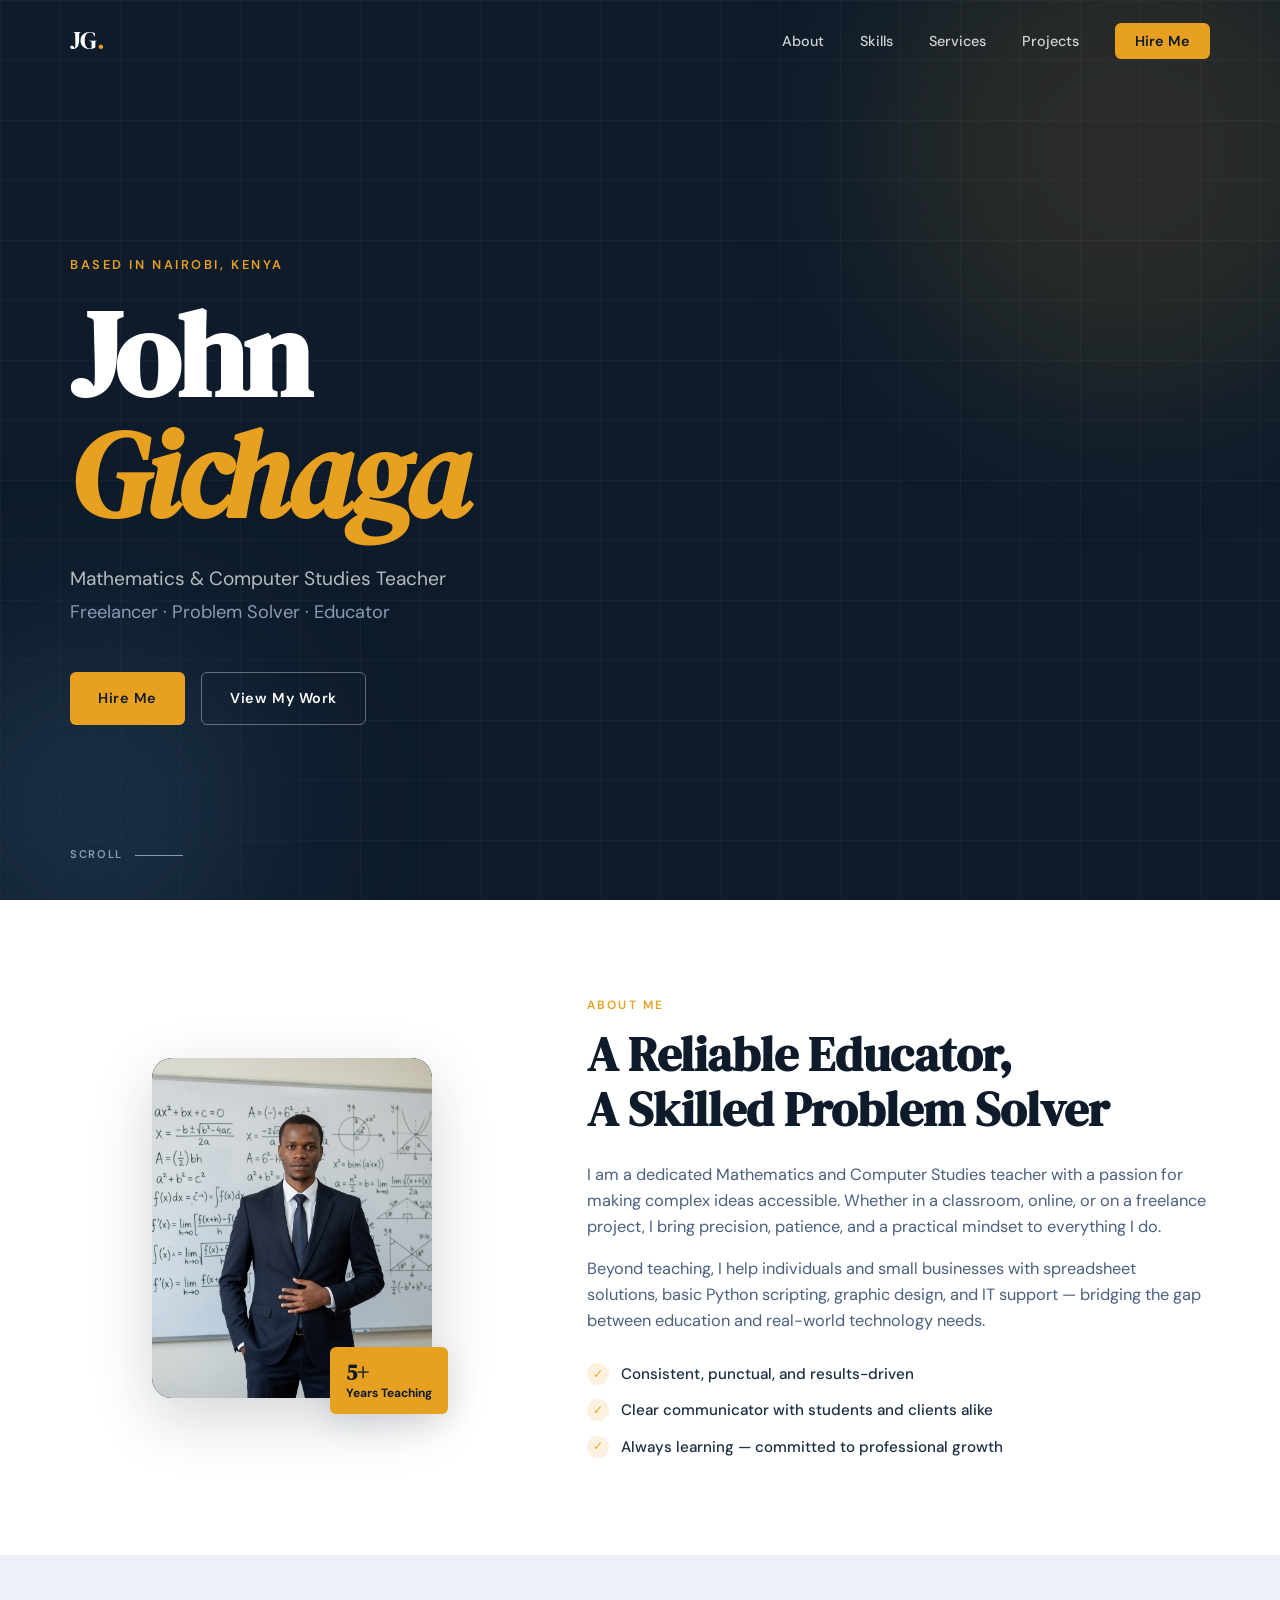
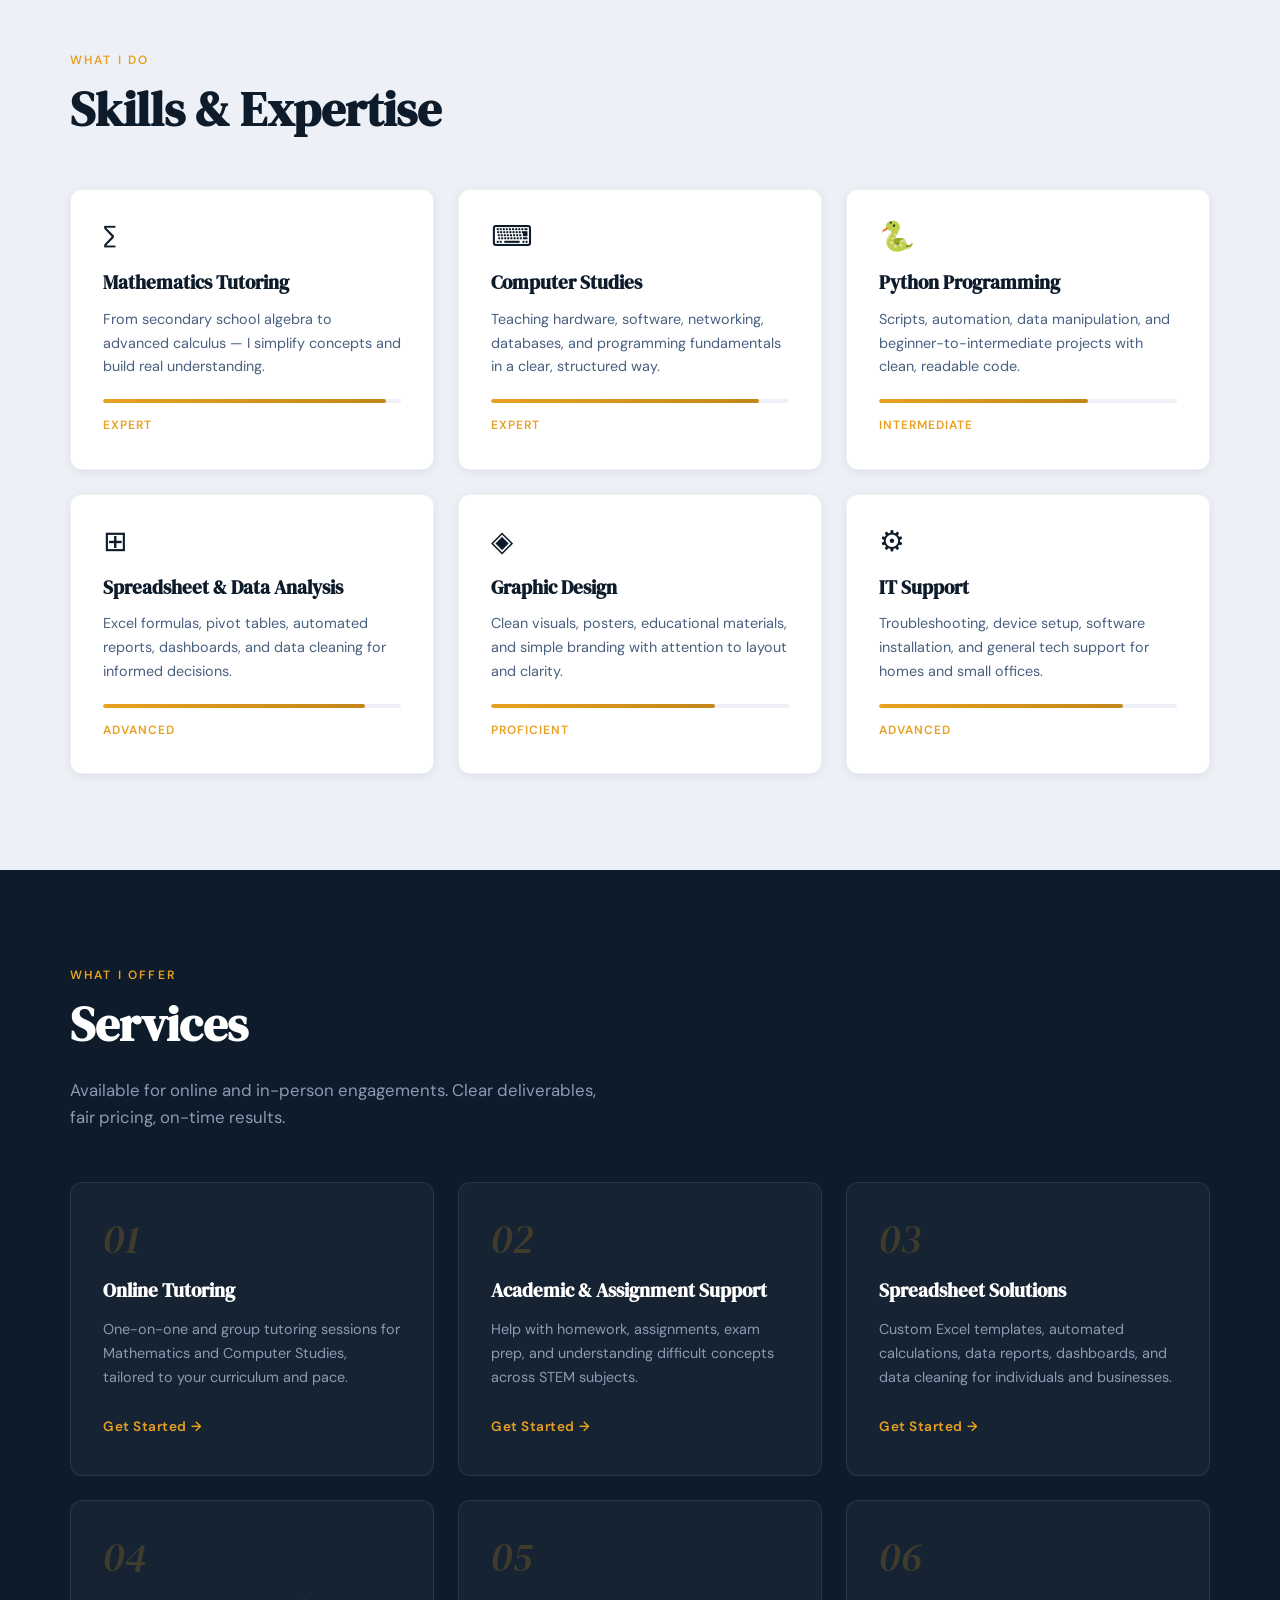
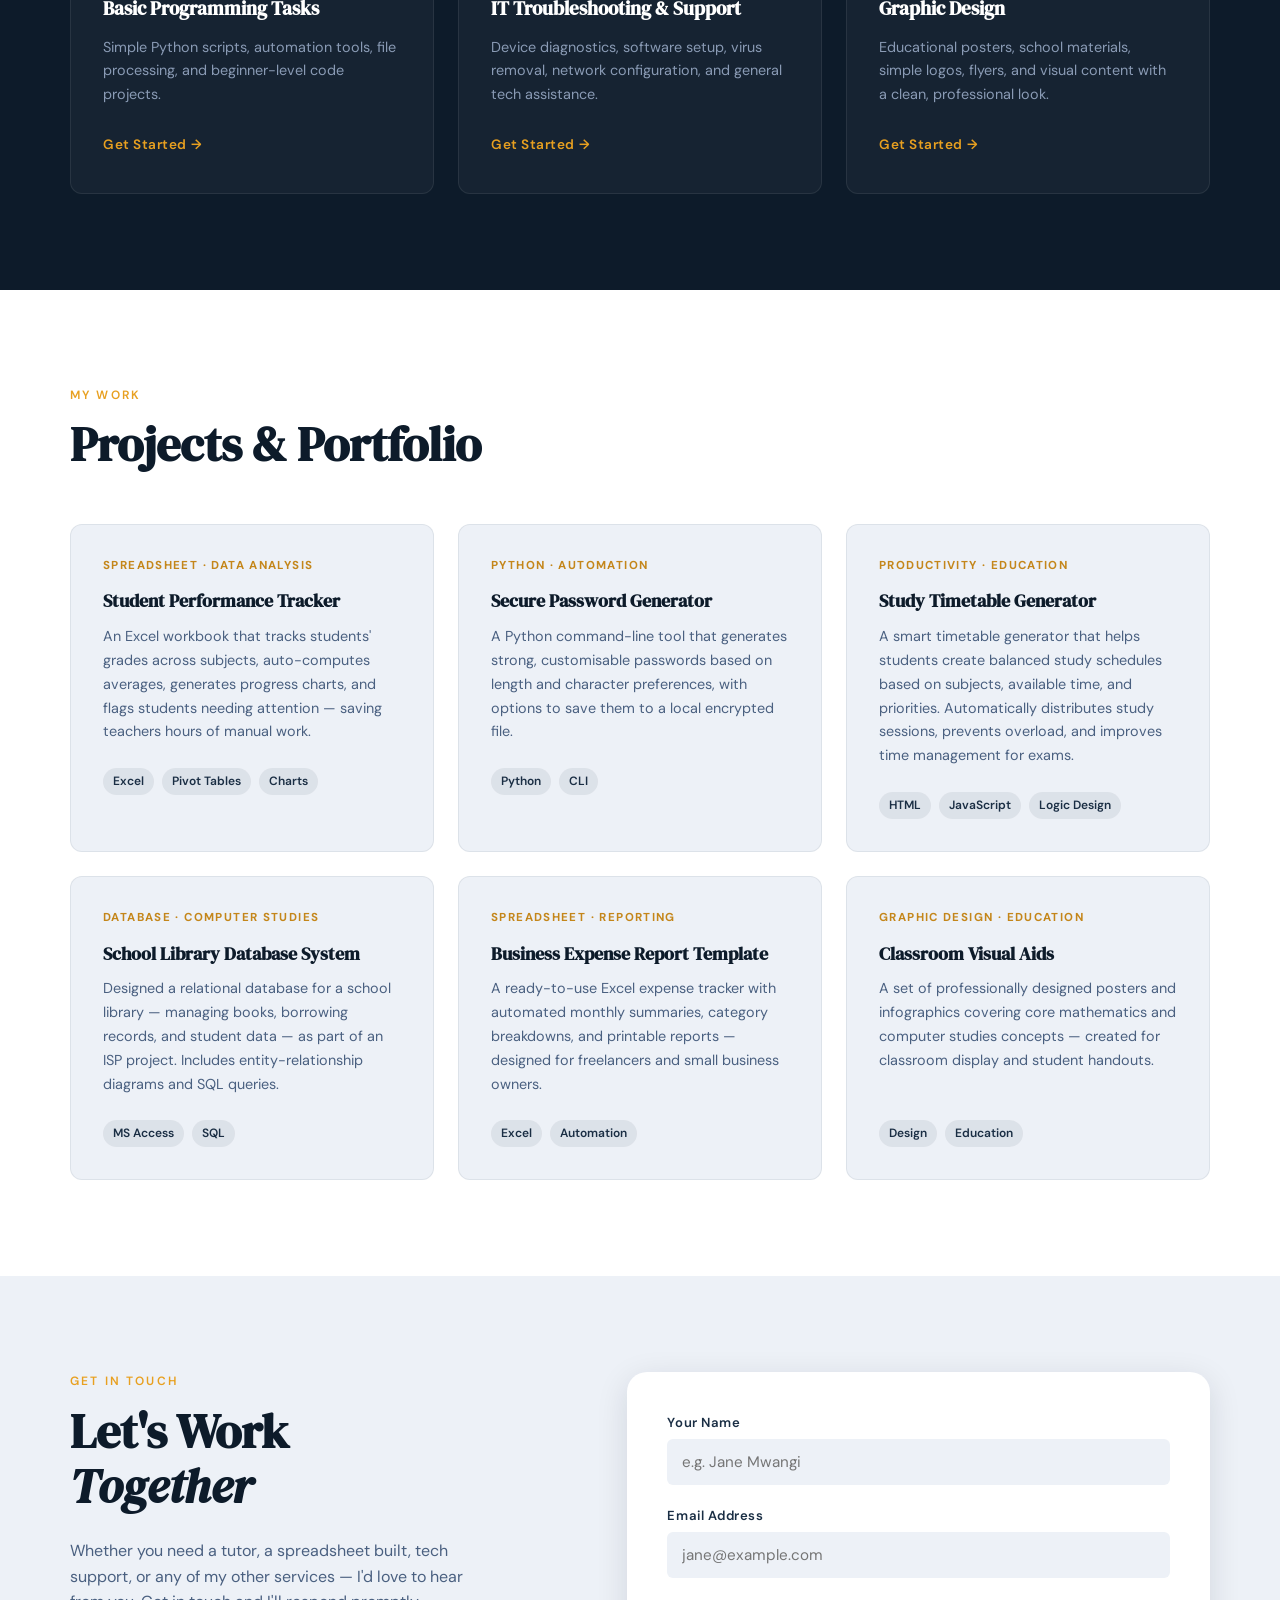
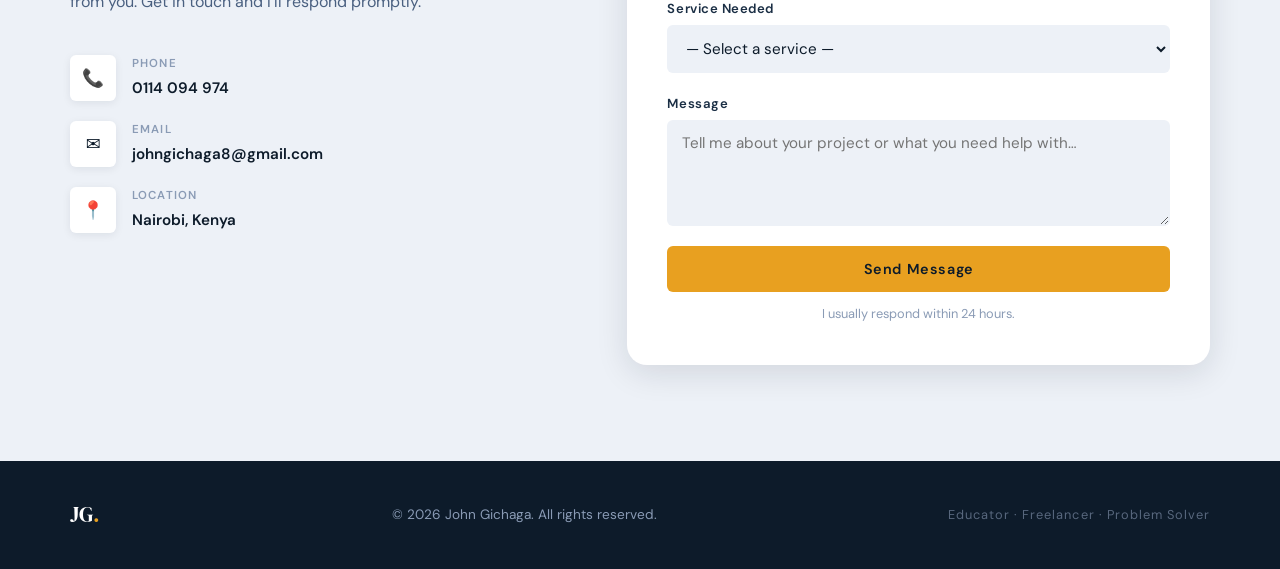
==== index.html @ 57db71b6 "Add files via upload" ====
<!DOCTYPE html>
<html lang="en">
<head>
  <meta charset="UTF-8" />
  <meta name="viewport" content="width=device-width, initial-scale=1.0" />
  <title>John Gichaga | Educator & Freelancer</title>

  <!-- ✅ FAVICON — JG icon shown in browser tab -->
  <link rel="icon" type="image/svg+xml" href="favicon.svg" />

  <link rel="preconnect" href="https://fonts.googleapis.com" />
  <link rel="preconnect" href="https://fonts.gstatic.com" crossorigin />
  <link href="https://fonts.googleapis.com/css2?family=DM+Serif+Display:ital@0;1&family=DM+Sans:ital,opsz,wght@0,9..40,300;0,9..40,400;0,9..40,500;0,9..40,600;1,9..40,300&display=swap" rel="stylesheet" />
  <link rel="stylesheet" href="style.css" />
</head>
<body>

  <!-- ============================================================
       NAVIGATION
  ============================================================ -->
  <nav class="nav" id="nav">
    <div class="nav__inner">
      <a href="#hero" class="nav__logo">JG<span class="nav__dot">.</span></a>
      <button class="nav__toggle" id="navToggle" aria-label="Toggle menu">
        <span></span><span></span><span></span>
      </button>
      <ul class="nav__links" id="navLinks">
        <li><a href="#about">About</a></li>
        <li><a href="#skills">Skills</a></li>
        <li><a href="#services">Services</a></li>
        <li><a href="#projects">Projects</a></li>
        <li><a href="#contact" class="nav__cta">Hire Me</a></li>
      </ul>
    </div>
  </nav>

  <!-- ============================================================
       HERO SECTION
  ============================================================ -->
  <section class="hero" id="hero">
    <div class="hero__bg">
      <div class="hero__grid"></div>
      <div class="hero__orb hero__orb--1"></div>
      <div class="hero__orb hero__orb--2"></div>
    </div>
    <div class="hero__content">
      <p class="hero__eyebrow reveal">Based in Nairobi, Kenya</p>
      <h1 class="hero__name reveal">John<br /><em>Gichaga</em></h1>
      <p class="hero__tagline reveal">
        Mathematics &amp; Computer Studies Teacher<br />
        <span>Freelancer · Problem Solver · Educator</span>
      </p>
      <div class="hero__actions reveal">
        <a href="#contact" class="btn btn--primary">Hire Me</a>
        <a href="#projects" class="btn btn--ghost">View My Work</a>
      </div>
    </div>
    <div class="hero__scroll">
      <span>Scroll</span>
      <div class="hero__scroll-line"></div>
    </div>
  </section>

  <!-- ============================================================
       ABOUT SECTION
  ============================================================ -->
  <section class="section about" id="about">
    <div class="container">
      <div class="about__grid">

        <!-- Left: photo with decorative frame -->
        <div class="about__visual reveal">
          <div class="about__frame">
            <div class="about__avatar">
              <img
                src="WhatsApp Image 2026-04-20 at 14.35.39.jpeg"
                alt="John Gichaga — Mathematics &amp; Computer Studies Teacher"
                class="about__photo"
              />
            </div>
            <div class="about__badge">
              <span>5+</span> Years Teaching
            </div>
          </div>
        </div>

        <!-- Right: bio text -->
        <div class="about__text">
          <p class="section__label reveal">About Me</p>
          <h2 class="section__title reveal">
            A Reliable Educator,<br />A Skilled Problem Solver
          </h2>
          <p class="about__bio reveal">
            I am a dedicated Mathematics and Computer Studies teacher with a passion
            for making complex ideas accessible. Whether in a classroom, online, or on
            a freelance project, I bring precision, patience, and a practical mindset
            to everything I do.
          </p>
          <p class="about__bio reveal">
            Beyond teaching, I help individuals and small businesses with spreadsheet
            solutions, basic Python scripting, graphic design, and IT support — bridging
            the gap between education and real-world technology needs.
          </p>
          <ul class="about__highlights reveal">
            <li>
              <div class="about__highlight-icon">✓</div>
              Consistent, punctual, and results-driven
            </li>
            <li>
              <div class="about__highlight-icon">✓</div>
              Clear communicator with students and clients alike
            </li>
            <li>
              <div class="about__highlight-icon">✓</div>
              Always learning — committed to professional growth
            </li>
          </ul>
        </div>
      </div>
    </div>
  </section>

  <!-- ============================================================
       SKILLS SECTION
  ============================================================ -->
  <section class="section skills" id="skills">
    <div class="container">
      <p class="section__label reveal">What I Do</p>
      <h2 class="section__title reveal">Skills &amp; Expertise</h2>
      <div class="skills__grid">

        <div class="skill-card reveal">
          <div class="skill-card__icon">∑</div>
          <h3>Mathematics Tutoring</h3>
          <p>From secondary school algebra to advanced calculus — I simplify concepts and build real understanding.</p>
          <div class="skill-card__bar"><div class="skill-card__fill" style="--pct: 95%"></div></div>
          <span class="skill-card__level">Expert</span>
        </div>

        <div class="skill-card reveal">
          <div class="skill-card__icon">⌨</div>
          <h3>Computer Studies</h3>
          <p>Teaching hardware, software, networking, databases, and programming fundamentals in a clear, structured way.</p>
          <div class="skill-card__bar"><div class="skill-card__fill" style="--pct: 90%"></div></div>
          <span class="skill-card__level">Expert</span>
        </div>

        <div class="skill-card reveal">
          <div class="skill-card__icon">🐍</div>
          <h3>Python Programming</h3>
          <p>Scripts, automation, data manipulation, and beginner-to-intermediate projects with clean, readable code.</p>
          <div class="skill-card__bar"><div class="skill-card__fill" style="--pct: 70%"></div></div>
          <span class="skill-card__level">Intermediate</span>
        </div>

        <div class="skill-card reveal">
          <div class="skill-card__icon">⊞</div>
          <h3>Spreadsheet &amp; Data Analysis</h3>
          <p>Excel formulas, pivot tables, automated reports, dashboards, and data cleaning for informed decisions.</p>
          <div class="skill-card__bar"><div class="skill-card__fill" style="--pct: 88%"></div></div>
          <span class="skill-card__level">Advanced</span>
        </div>

        <div class="skill-card reveal">
          <div class="skill-card__icon">◈</div>
          <h3>Graphic Design</h3>
          <p>Clean visuals, posters, educational materials, and simple branding with attention to layout and clarity.</p>
          <div class="skill-card__bar"><div class="skill-card__fill" style="--pct: 75%"></div></div>
          <span class="skill-card__level">Proficient</span>
        </div>

        <div class="skill-card reveal">
          <div class="skill-card__icon">⚙</div>
          <h3>IT Support</h3>
          <p>Troubleshooting, device setup, software installation, and general tech support for homes and small offices.</p>
          <div class="skill-card__bar"><div class="skill-card__fill" style="--pct: 82%"></div></div>
          <span class="skill-card__level">Advanced</span>
        </div>

      </div>
    </div>
  </section>

  <!-- ============================================================
       SERVICES SECTION
  ============================================================ -->
  <section class="section services" id="services">
    <div class="container">
      <p class="section__label reveal">What I Offer</p>
      <h2 class="section__title reveal">Services</h2>
      <p class="section__sub reveal">
        Available for online and in-person engagements. Clear deliverables, fair pricing, on-time results.
      </p>
      <div class="services__grid">

        <div class="service-card reveal">
          <div class="service-card__number">01</div>
          <h3>Online Tutoring</h3>
          <p>One-on-one and group tutoring sessions for Mathematics and Computer Studies, tailored to your curriculum and pace.</p>
          <a href="#contact" class="service-card__link">Get Started →</a>
        </div>

        <div class="service-card reveal">
          <div class="service-card__number">02</div>
          <h3>Academic &amp; Assignment Support</h3>
          <p>Help with homework, assignments, exam prep, and understanding difficult concepts across STEM subjects.</p>
          <a href="#contact" class="service-card__link">Get Started →</a>
        </div>

        <div class="service-card reveal">
          <div class="service-card__number">03</div>
          <h3>Spreadsheet Solutions</h3>
          <p>Custom Excel templates, automated calculations, data reports, dashboards, and data cleaning for individuals and businesses.</p>
          <a href="#contact" class="service-card__link">Get Started →</a>
        </div>

        <div class="service-card reveal">
          <div class="service-card__number">04</div>
          <h3>Basic Programming Tasks</h3>
          <p>Simple Python scripts, automation tools, file processing, and beginner-level code projects.</p>
          <a href="#contact" class="service-card__link">Get Started →</a>
        </div>

        <div class="service-card reveal">
          <div class="service-card__number">05</div>
          <h3>IT Troubleshooting &amp; Support</h3>
          <p>Device diagnostics, software setup, virus removal, network configuration, and general tech assistance.</p>
          <a href="#contact" class="service-card__link">Get Started →</a>
        </div>

        <div class="service-card reveal">
          <div class="service-card__number">06</div>
          <h3>Graphic Design</h3>
          <p>Educational posters, school materials, simple logos, flyers, and visual content with a clean, professional look.</p>
          <a href="#contact" class="service-card__link">Get Started →</a>
        </div>

      </div>
    </div>
  </section>

  <!-- ============================================================
       PROJECTS SECTION
  ============================================================ -->
  <section class="section projects" id="projects">
    <div class="container">
      <p class="section__label reveal">My Work</p>
      <h2 class="section__title reveal">Projects &amp; Portfolio</h2>
      <div class="projects__grid">

        <div class="project-card reveal">
          <a href="Performance tracker.html" class="project-card__link-wrap">
            <div class="project-card__tag">Spreadsheet · Data Analysis</div>
            <h3>Student Performance Tracker</h3>
            <p>
              An Excel workbook that tracks students' grades across subjects,
              auto-computes averages, generates progress charts, and flags
              students needing attention — saving teachers hours of manual work.
            </p>
            <div class="project-card__footer">
              <span class="project-card__tech">Excel</span>
              <span class="project-card__tech">Pivot Tables</span>
              <span class="project-card__tech">Charts</span>
            </div>
          </a>
        </div>

        <div class="project-card reveal">
          <a href="password-generator.html" class="project-card__link-wrap">
            <div class="project-card__tag">Python · Automation</div>
            <h3>Secure Password Generator</h3>
            <p>
              A Python command-line tool that generates strong, customisable
              passwords based on length and character preferences, with options
              to save them to a local encrypted file.
            </p>
            <div class="project-card__footer">
              <span class="project-card__tech">Python</span>
              <span class="project-card__tech">CLI</span>
            </div>
          </a>
        </div>

        <div class="project-card reveal">
          <a href="study-timetable.html" class="project-card__link-wrap">
            <div class="project-card__tag">Productivity · Education</div>
            <h3>Study Timetable Generator</h3>
            <p>
              A smart timetable generator that helps students create balanced study schedules
              based on subjects, available time, and priorities. Automatically distributes
              study sessions, prevents overload, and improves time management for exams.
            </p>
            <div class="project-card__footer">
              <span class="project-card__tech">HTML</span>
              <span class="project-card__tech">JavaScript</span>
              <span class="project-card__tech">Logic Design</span>
            </div>
          </a>
        </div>

        <div class="project-card reveal">
          <div class="project-card__tag">Database · Computer Studies</div>
          <h3>School Library Database System</h3>
          <p>
            Designed a relational database for a school library — managing books,
            borrowing records, and student data — as part of an ISP project.
            Includes entity-relationship diagrams and SQL queries.
          </p>
          <div class="project-card__footer">
            <span class="project-card__tech">MS Access</span>
            <span class="project-card__tech">SQL</span>
          </div>
        </div>

        <div class="project-card reveal">
          <a href="budget-tracker.html" class="project-card__link-wrap">
            <div class="project-card__tag">Spreadsheet · Reporting</div>
            <h3>Business Expense Report Template</h3>
            <p>
              A ready-to-use Excel expense tracker with automated monthly
              summaries, category breakdowns, and printable reports — designed
              for freelancers and small business owners.
            </p>
            <div class="project-card__footer">
              <span class="project-card__tech">Excel</span>
              <span class="project-card__tech">Automation</span>
            </div>
          </a>
        </div>

        <div class="project-card reveal">
          <div class="project-card__tag">Graphic Design · Education</div>
          <h3>Classroom Visual Aids</h3>
          <p>
            A set of professionally designed posters and infographics covering
            core mathematics and computer studies concepts — created for
            classroom display and student handouts.
          </p>
          <div class="project-card__footer">
            <span class="project-card__tech">Design</span>
            <span class="project-card__tech">Education</span>
          </div>
        </div>

      </div>
    </div>
  </section>

  <!-- ============================================================
       CONTACT SECTION
  ============================================================ -->
  <section class="section contact" id="contact">
    <div class="container">
      <div class="contact__grid">

        <!-- Left: info -->
        <div class="contact__info">
          <p class="section__label reveal">Get In Touch</p>
          <h2 class="section__title reveal">
            Let's Work<br /><em>Together</em>
          </h2>
          <p class="contact__desc reveal">
            Whether you need a tutor, a spreadsheet built, tech support, or any of
            my other services — I'd love to hear from you. Get in touch and I'll
            respond promptly.
          </p>
          <div class="contact__details reveal">
            <a href="tel:0114094974" class="contact__detail">
              <div class="contact__detail-icon">📞</div>
              <div>
                <span class="contact__detail-label">Phone</span>
                <span class="contact__detail-value">0114 094 974</span>
              </div>
            </a>
            <a href="mailto:johngichaga8@gmail.com" class="contact__detail">
              <div class="contact__detail-icon">✉</div>
              <div>
                <span class="contact__detail-label">Email</span>
                <span class="contact__detail-value">johngichaga8@gmail.com</span>
              </div>
            </a>
            <div class="contact__detail">
              <div class="contact__detail-icon">📍</div>
              <div>
                <span class="contact__detail-label">Location</span>
                <span class="contact__detail-value">Nairobi, Kenya</span>
              </div>
            </div>
          </div>
        </div>

        <!-- Right: form powered by Formspree -->
        <div class="contact__form-wrap reveal">
          <form
            class="contact__form"
            id="contactForm"
            action="https://formspree.io/f/mqewyeok"
            method="POST"
          >
            <input type="hidden" name="_subject" value="New message from your portfolio site" />

            <div class="form-group">
              <label for="name">Your Name</label>
              <input type="text" id="name" name="name" placeholder="e.g. Jane Mwangi" required />
            </div>
            <div class="form-group">
              <label for="email">Email Address</label>
              <input type="email" id="email" name="email" placeholder="jane@example.com" required />
            </div>
            <div class="form-group">
              <label for="service">Service Needed</label>
              <select id="service" name="service">
                <option value="">— Select a service —</option>
                <option>Online Tutoring (Maths)</option>
                <option>Online Tutoring (Computer Studies)</option>
                <option>Assignment / Academic Support</option>
                <option>Spreadsheet Solutions</option>
                <option>Python / Programming Task</option>
                <option>IT Support</option>
                <option>Graphic Design</option>
                <option>Other</option>
              </select>
            </div>
            <div class="form-group">
              <label for="message">Message</label>
              <textarea id="message" name="message" rows="4" placeholder="Tell me about your project or what you need help with…" required></textarea>
            </div>
            <button type="submit" class="btn btn--primary btn--full" id="submitBtn">
              Send Message
            </button>
            <p class="form-note">I usually respond within 24 hours.</p>
          </form>

          <!-- Success message -->
          <div class="form-success" id="formSuccess">
            <div class="form-success__icon">✓</div>
            <h3>Message Sent!</h3>
            <p>Thank you for reaching out. I'll get back to you shortly.</p>
          </div>

          <!-- Error fallback -->
          <div class="form-error" id="formError">
            <p>⚠ Something went wrong. Please email me directly at
              <a href="mailto:johngichaga8@gmail.com">johngichaga8@gmail.com</a>
            </p>
          </div>
        </div>

      </div>
    </div>
  </section>

  <!-- ============================================================
       FOOTER
  ============================================================ -->
  <footer class="footer">
    <div class="container">
      <div class="footer__inner">
        <span class="footer__logo">JG<span class="nav__dot">.</span></span>
        <p class="footer__copy">© 2026 John Gichaga. All rights reserved.</p>
        <p class="footer__made">Educator · Freelancer · Problem Solver</p>
      </div>
    </div>
  </footer>

  <script src="script.js"></script>
</body>
</html>
---- style.css ----
/* ============================================================
   CSS CUSTOM PROPERTIES (Design Tokens)
============================================================ */
:root {
  --navy:       #0D1B2A;
  --navy-mid:   #1A2E44;
  --navy-light: #243B55;
  --slate:      #4A6080;
  --silver:     #8A9BB5;
  --mist:       #EDF1F7;
  --white:      #FFFFFF;
  --accent:     #E8A020;       /* warm gold accent */
  --accent-dim: #C4861A;
  --green:      #2ECC71;
  --red:        #e74c3c;

  --font-display: 'DM Serif Display', Georgia, serif;
  --font-body:    'DM Sans', system-ui, sans-serif;

  --ease-out:    cubic-bezier(0.22, 1, 0.36, 1);
  --ease-in-out: cubic-bezier(0.65, 0, 0.35, 1);

  --radius-sm: 6px;
  --radius-md: 12px;
  --radius-lg: 20px;

  --shadow-sm: 0 2px 8px rgba(13,27,42,0.08);
  --shadow-md: 0 8px 32px rgba(13,27,42,0.12);
  --shadow-lg: 0 20px 60px rgba(13,27,42,0.18);
}

/* ============================================================
   RESET & BASE
============================================================ */
*, *::before, *::after { box-sizing: border-box; margin: 0; padding: 0; }

html {
  scroll-behavior: smooth;
  font-size: 16px;
}

body {
  font-family: var(--font-body);
  background: var(--white);
  color: var(--navy);
  line-height: 1.6;
  overflow-x: hidden;
}

a { color: inherit; text-decoration: none; }
img { display: block; max-width: 100%; }
ul { list-style: none; }

/* ============================================================
   UTILITY
============================================================ */
.container {
  width: min(1140px, 92%);
  margin-inline: auto;
}

.section {
  padding-block: 96px;
}

.section__label {
  font-family: var(--font-body);
  font-size: 0.75rem;
  font-weight: 600;
  letter-spacing: 0.18em;
  text-transform: uppercase;
  color: var(--accent);
  margin-bottom: 12px;
}

.section__title {
  font-family: var(--font-display);
  font-size: clamp(2rem, 4vw, 3rem);
  line-height: 1.15;
  color: var(--navy);
  margin-bottom: 24px;
}

.section__sub {
  font-size: 1.05rem;
  color: var(--slate);
  max-width: 540px;
  margin-bottom: 52px;
}

/* ============================================================
   BUTTONS
============================================================ */
.btn {
  display: inline-flex;
  align-items: center;
  gap: 8px;
  padding: 14px 28px;
  border-radius: var(--radius-sm);
  font-family: var(--font-body);
  font-size: 0.9rem;
  font-weight: 600;
  letter-spacing: 0.04em;
  cursor: pointer;
  transition: transform 0.2s var(--ease-out), box-shadow 0.2s var(--ease-out), background 0.2s;
  border: none;
}

.btn--primary {
  background: var(--accent);
  color: var(--navy);
}
.btn--primary:hover {
  background: var(--accent-dim);
  transform: translateY(-2px);
  box-shadow: 0 8px 24px rgba(232,160,32,0.35);
}

.btn--ghost {
  background: transparent;
  color: var(--white);
  border: 1.5px solid rgba(255,255,255,0.35);
}
.btn--ghost:hover {
  background: rgba(255,255,255,0.08);
  border-color: rgba(255,255,255,0.7);
  transform: translateY(-2px);
}

.btn--full { width: 100%; justify-content: center; }

/* ============================================================
   SCROLL REVEAL ANIMATION
============================================================ */
.reveal {
  opacity: 0;
  transform: translateY(28px);
  transition: opacity 0.65s var(--ease-out), transform 0.65s var(--ease-out);
}
.reveal.visible {
  opacity: 1;
  transform: none;
}

/* ============================================================
   NAVIGATION
============================================================ */
.nav {
  position: fixed;
  top: 0;
  left: 0;
  right: 0;
  z-index: 100;
  padding: 20px 0;
  transition: background 0.3s, box-shadow 0.3s, padding 0.3s;
}

.nav.scrolled {
  background: rgba(13,27,42,0.96);
  backdrop-filter: blur(12px);
  padding: 14px 0;
  box-shadow: 0 2px 20px rgba(0,0,0,0.25);
}

.nav__inner {
  width: min(1140px, 92%);
  margin-inline: auto;
  display: flex;
  align-items: center;
  justify-content: space-between;
}

.nav__logo {
  font-family: var(--font-display);
  font-size: 1.6rem;
  color: var(--white);
  letter-spacing: -0.02em;
}

.nav__dot { color: var(--accent); }

.nav__links {
  display: flex;
  align-items: center;
  gap: 36px;
}

.nav__links a {
  color: rgba(255,255,255,0.8);
  font-size: 0.9rem;
  font-weight: 500;
  transition: color 0.2s;
}
.nav__links a:hover { color: var(--white); }

.nav__cta {
  background: var(--accent);
  color: var(--navy) !important;
  padding: 9px 20px;
  border-radius: var(--radius-sm);
  font-weight: 600 !important;
  transition: background 0.2s, transform 0.2s !important;
}
.nav__cta:hover {
  background: var(--accent-dim) !important;
  transform: translateY(-1px);
}

/* Hamburger */
.nav__toggle {
  display: none;
  flex-direction: column;
  gap: 5px;
  background: none;
  border: none;
  cursor: pointer;
  padding: 4px;
}
.nav__toggle span {
  display: block;
  width: 24px;
  height: 2px;
  background: var(--white);
  border-radius: 2px;
  transition: transform 0.3s, opacity 0.3s;
}

/* ============================================================
   HERO
============================================================ */
.hero {
  position: relative;
  min-height: 100vh;
  display: flex;
  align-items: center;
  background: var(--navy);
  overflow: hidden;
}

.hero__bg { position: absolute; inset: 0; pointer-events: none; }

.hero__grid {
  position: absolute;
  inset: 0;
  background-image:
    linear-gradient(rgba(255,255,255,0.03) 1px, transparent 1px),
    linear-gradient(90deg, rgba(255,255,255,0.03) 1px, transparent 1px);
  background-size: 60px 60px;
}

.hero__orb {
  position: absolute;
  border-radius: 50%;
  filter: blur(80px);
}
.hero__orb--1 {
  width: 500px; height: 500px;
  background: rgba(232,160,32,0.12);
  top: -100px; right: -100px;
  animation: orbFloat 8s ease-in-out infinite alternate;
}
.hero__orb--2 {
  width: 350px; height: 350px;
  background: rgba(36,59,85,0.6);
  bottom: -80px; left: -80px;
  animation: orbFloat 10s ease-in-out infinite alternate-reverse;
}

@keyframes orbFloat {
  from { transform: translate(0, 0) scale(1); }
  to   { transform: translate(30px, 20px) scale(1.05); }
}

.hero__content {
  position: relative;
  z-index: 2;
  width: min(1140px, 92%);
  margin-inline: auto;
  padding-top: 80px;
}

.hero__eyebrow {
  font-size: 0.8rem;
  font-weight: 600;
  letter-spacing: 0.2em;
  text-transform: uppercase;
  color: var(--accent);
  margin-bottom: 20px;
}

.hero__name {
  font-family: var(--font-display);
  font-size: clamp(3.5rem, 10vw, 7.5rem);
  line-height: 1;
  color: var(--white);
  letter-spacing: -0.03em;
  margin-bottom: 28px;
}
.hero__name em {
  font-style: italic;
  color: var(--accent);
}

.hero__tagline {
  font-size: clamp(1rem, 2vw, 1.2rem);
  color: rgba(255,255,255,0.7);
  line-height: 1.7;
  margin-bottom: 44px;
  max-width: 520px;
}
.hero__tagline span {
  color: var(--silver);
  font-size: 0.95em;
}

.hero__actions {
  display: flex;
  gap: 16px;
  flex-wrap: wrap;
}

.hero__scroll {
  position: absolute;
  bottom: 36px;
  left: calc(50% - min(570px, 46%));
  display: flex;
  align-items: center;
  gap: 12px;
  z-index: 2;
}
.hero__scroll span {
  font-size: 0.7rem;
  font-weight: 600;
  letter-spacing: 0.15em;
  text-transform: uppercase;
  color: var(--silver);
}
.hero__scroll-line {
  width: 48px;
  height: 1px;
  background: var(--silver);
  position: relative;
  overflow: hidden;
}
.hero__scroll-line::after {
  content: '';
  position: absolute;
  inset: 0;
  background: var(--accent);
  animation: scrollPulse 2s ease-in-out infinite;
  transform: translateX(-100%);
}
@keyframes scrollPulse {
  to { transform: translateX(100%); }
}

/* ============================================================
   ABOUT
============================================================ */
.about { background: var(--white); }

.about__grid {
  display: grid;
  grid-template-columns: 1fr 1.4fr;
  gap: 72px;
  align-items: center;
}

.about__visual {
  display: flex;
  justify-content: center;
}

.about__frame {
  position: relative;
  width: 280px;
}
.about__frame::before {
  content: '';
  position: absolute;
  inset: 0;
  border-radius: var(--radius-lg);
  border: 2px solid rgba(232,160,32,0.25);
  transform: translate(10px, 10px);
  z-index: -1;
}

.about__avatar {
  width: 280px;
  height: 340px;
  border-radius: var(--radius-lg);
  background: linear-gradient(135deg, var(--navy-mid), var(--navy-light));
  box-shadow: var(--shadow-lg);
  position: relative;
  overflow: hidden;
}

.about__photo {
  width: 100%;
  height: 100%;
  object-fit: cover;
  object-position: center top;
  display: block;
  border-radius: var(--radius-lg);
  transition: transform 0.5s var(--ease-out);
}
.about__avatar:hover .about__photo {
  transform: scale(1.04);
}

.about__badge {
  position: absolute;
  bottom: -16px;
  right: -16px;
  background: var(--accent);
  color: var(--navy);
  font-size: 0.75rem;
  font-weight: 700;
  padding: 12px 16px;
  border-radius: var(--radius-sm);
  box-shadow: var(--shadow-md);
  line-height: 1.3;
}
.about__badge span { display: block; font-size: 1.3rem; font-family: var(--font-display); }

.about__bio {
  color: var(--slate);
  margin-bottom: 16px;
  font-size: 1.02rem;
}

.about__highlights {
  display: flex;
  flex-direction: column;
  gap: 12px;
  margin-top: 28px;
}
.about__highlights li {
  display: flex;
  align-items: flex-start;
  gap: 12px;
  font-size: 0.95rem;
  color: var(--navy-mid);
  font-weight: 500;
}
.about__highlight-icon {
  flex-shrink: 0;
  width: 22px;
  height: 22px;
  background: rgba(232,160,32,0.15);
  color: var(--accent);
  font-size: 0.75rem;
  font-weight: 700;
  border-radius: 50%;
  display: grid;
  place-items: center;
  margin-top: 1px;
}

/* ============================================================
   SKILLS
============================================================ */
.skills {
  background: var(--mist);
}

.skills__grid {
  display: grid;
  grid-template-columns: repeat(auto-fit, minmax(300px, 1fr));
  gap: 24px;
  margin-top: 52px;
}

.skill-card {
  background: var(--white);
  border-radius: var(--radius-md);
  padding: 32px;
  box-shadow: var(--shadow-sm);
  border: 1px solid rgba(13,27,42,0.06);
  transition: transform 0.3s var(--ease-out), box-shadow 0.3s;
}
.skill-card:hover {
  transform: translateY(-6px);
  box-shadow: var(--shadow-md);
}

.skill-card__icon {
  font-size: 1.8rem;
  margin-bottom: 16px;
  line-height: 1;
}

.skill-card h3 {
  font-family: var(--font-display);
  font-size: 1.2rem;
  margin-bottom: 10px;
  color: var(--navy);
}

.skill-card p {
  font-size: 0.9rem;
  color: var(--slate);
  line-height: 1.65;
  margin-bottom: 20px;
}

.skill-card__bar {
  height: 4px;
  background: var(--mist);
  border-radius: 4px;
  overflow: hidden;
  margin-bottom: 8px;
}
.skill-card__fill {
  height: 100%;
  width: 0;
  background: linear-gradient(90deg, var(--accent), var(--accent-dim));
  border-radius: 4px;
  transition: width 1.2s var(--ease-out);
}
.skill-card.visible .skill-card__fill {
  width: var(--pct);
}

.skill-card__level {
  font-size: 0.75rem;
  font-weight: 600;
  color: var(--accent);
  letter-spacing: 0.08em;
  text-transform: uppercase;
}

/* ============================================================
   SERVICES
============================================================ */
.services { background: var(--navy); }

.services .section__label { color: var(--accent); }
.services .section__title { color: var(--white); }
.services .section__sub { color: var(--silver); }

.services__grid {
  display: grid;
  grid-template-columns: repeat(auto-fit, minmax(300px, 1fr));
  gap: 24px;
  margin-top: 52px;
}

.service-card {
  background: rgba(255,255,255,0.04);
  border: 1px solid rgba(255,255,255,0.08);
  border-radius: var(--radius-md);
  padding: 36px 32px;
  transition: background 0.3s, transform 0.3s var(--ease-out), border-color 0.3s;
  position: relative;
  overflow: hidden;
}
.service-card::before {
  content: '';
  position: absolute;
  top: 0; left: 0; right: 0;
  height: 2px;
  background: var(--accent);
  transform: scaleX(0);
  transform-origin: left;
  transition: transform 0.35s var(--ease-out);
}
.service-card:hover {
  background: rgba(255,255,255,0.07);
  border-color: rgba(255,255,255,0.14);
  transform: translateY(-4px);
}
.service-card:hover::before { transform: scaleX(1); }

.service-card__number {
  font-family: var(--font-display);
  font-size: 2.5rem;
  color: rgba(232,160,32,0.2);
  line-height: 1;
  margin-bottom: 16px;
  font-style: italic;
}

.service-card h3 {
  font-family: var(--font-display);
  font-size: 1.2rem;
  color: var(--white);
  margin-bottom: 12px;
}

.service-card p {
  font-size: 0.9rem;
  color: var(--silver);
  line-height: 1.65;
  margin-bottom: 24px;
}

.service-card__link {
  font-size: 0.85rem;
  font-weight: 600;
  color: var(--accent);
  letter-spacing: 0.04em;
  display: inline-block;
}
.service-card__link:hover { text-decoration: underline; }

/* ============================================================
   PROJECTS
============================================================ */
.projects { background: var(--white); }

.projects__grid {
  display: grid;
  grid-template-columns: repeat(auto-fit, minmax(320px, 1fr));
  gap: 24px;
  margin-top: 52px;
}

.project-card__link-wrap {
  display: block;
  color: inherit;
  height: 100%;
}

.project-card {
  background: var(--mist);
  border-radius: var(--radius-md);
  padding: 32px;
  border: 1px solid rgba(13,27,42,0.07);
  transition: transform 0.3s var(--ease-out), box-shadow 0.3s;
  display: flex;
  flex-direction: column;
}
.project-card:hover {
  transform: translateY(-6px);
  box-shadow: var(--shadow-md);
}

.project-card__tag {
  font-size: 0.72rem;
  font-weight: 700;
  letter-spacing: 0.12em;
  text-transform: uppercase;
  color: var(--accent-dim);
  margin-bottom: 14px;
}

.project-card h3 {
  font-family: var(--font-display);
  font-size: 1.15rem;
  color: var(--navy);
  margin-bottom: 12px;
  line-height: 1.3;
}

.project-card p {
  font-size: 0.9rem;
  color: var(--slate);
  line-height: 1.65;
  flex: 1;
  margin-bottom: 24px;
}

.project-card__footer {
  display: flex;
  flex-wrap: wrap;
  gap: 8px;
}

.project-card__tech {
  font-size: 0.75rem;
  font-weight: 600;
  background: rgba(13,27,42,0.07);
  color: var(--navy-mid);
  padding: 4px 10px;
  border-radius: 100px;
}

/* ============================================================
   CONTACT
============================================================ */
.contact { background: var(--mist); }

.contact__grid {
  display: grid;
  grid-template-columns: 1fr 1.2fr;
  gap: 72px;
  align-items: start;
}

.contact__desc {
  color: var(--slate);
  font-size: 1rem;
  margin-bottom: 40px;
  max-width: 420px;
}

.contact__details {
  display: flex;
  flex-direction: column;
  gap: 20px;
}

.contact__detail {
  display: flex;
  align-items: center;
  gap: 16px;
  transition: transform 0.2s;
}
.contact__detail:hover { transform: translateX(4px); }

.contact__detail-icon {
  width: 46px;
  height: 46px;
  background: var(--white);
  border-radius: var(--radius-sm);
  display: grid;
  place-items: center;
  font-size: 1.1rem;
  box-shadow: var(--shadow-sm);
  flex-shrink: 0;
}

.contact__detail-label {
  display: block;
  font-size: 0.72rem;
  font-weight: 600;
  letter-spacing: 0.1em;
  text-transform: uppercase;
  color: var(--silver);
  margin-bottom: 2px;
}

.contact__detail-value {
  display: block;
  font-weight: 600;
  color: var(--navy);
  font-size: 0.95rem;
}

/* Form wrapper */
.contact__form-wrap {
  background: var(--white);
  border-radius: var(--radius-lg);
  padding: 40px;
  box-shadow: var(--shadow-md);
}

.contact__form { display: flex; flex-direction: column; gap: 20px; }

.form-group { display: flex; flex-direction: column; gap: 6px; }

.form-group label {
  font-size: 0.82rem;
  font-weight: 600;
  color: var(--navy-mid);
  letter-spacing: 0.04em;
}

.form-group input,
.form-group select,
.form-group textarea {
  font-family: var(--font-body);
  font-size: 0.95rem;
  color: var(--navy);
  background: var(--mist);
  border: 1.5px solid transparent;
  border-radius: var(--radius-sm);
  padding: 12px 14px;
  outline: none;
  transition: border-color 0.2s, box-shadow 0.2s;
  width: 100%;
  resize: vertical;
}
.form-group input:focus,
.form-group select:focus,
.form-group textarea:focus {
  border-color: var(--accent);
  box-shadow: 0 0 0 3px rgba(232,160,32,0.15);
  background: var(--white);
}

.form-note {
  font-size: 0.8rem;
  color: var(--silver);
  text-align: center;
  margin-top: -8px;
}

/* Success state */
.form-success {
  display: none;
  text-align: center;
  padding: 40px 20px;
}
.form-success.visible { display: block; }
.form-success__icon {
  width: 56px;
  height: 56px;
  background: var(--green);
  color: white;
  border-radius: 50%;
  font-size: 1.4rem;
  display: grid;
  place-items: center;
  margin: 0 auto 20px;
}
.form-success h3 {
  font-family: var(--font-display);
  font-size: 1.5rem;
  margin-bottom: 8px;
}
.form-success p { color: var(--slate); }

/* Error state */
.form-error {
  display: none;
  margin-top: 16px;
  padding: 14px 18px;
  background: rgba(231, 76, 60, 0.08);
  border: 1px solid rgba(231, 76, 60, 0.25);
  border-radius: var(--radius-sm);
  font-size: 0.9rem;
  color: var(--red);
  text-align: center;
  line-height: 1.5;
}
.form-error a {
  color: var(--red);
  font-weight: 600;
  text-decoration: underline;
}

/* ============================================================
   FOOTER
============================================================ */
.footer {
  background: var(--navy);
  padding: 36px 0;
}

.footer__inner {
  display: flex;
  align-items: center;
  justify-content: space-between;
  flex-wrap: wrap;
  gap: 12px;
}

.footer__logo {
  font-family: var(--font-display);
  font-size: 1.4rem;
  color: var(--white);
}

.footer__copy {
  font-size: 0.85rem;
  color: var(--silver);
}

.footer__made {
  font-size: 0.8rem;
  color: rgba(138,155,181,0.6);
  letter-spacing: 0.08em;
}

/* ============================================================
   RESPONSIVE
============================================================ */
@media (max-width: 768px) {

  .section { padding-block: 72px; }

  /* Nav mobile */
  .nav__toggle { display: flex; }

  .nav__links {
    position: fixed;
    top: 0; right: -100%;
    width: 270px;
    height: 100vh;
    background: var(--navy);
    flex-direction: column;
    align-items: flex-start;
    padding: 80px 32px 32px;
    gap: 28px;
    transition: right 0.35s var(--ease-out);
    box-shadow: -8px 0 40px rgba(0,0,0,0.3);
    z-index: 99;
  }
  .nav__links.open { right: 0; }
  .nav__links a { font-size: 1rem; }
  .nav__cta { padding: 12px 24px; }

  /* Hero */
  .hero__content { padding-top: 100px; padding-bottom: 60px; }

  /* About */
  .about__grid {
    grid-template-columns: 1fr;
    gap: 40px;
  }
  .about__visual { justify-content: flex-start; }

  /* Contact */
  .contact__grid {
    grid-template-columns: 1fr;
    gap: 48px;
  }

  /* Footer */
  .footer__inner {
    flex-direction: column;
    align-items: flex-start;
  }
}

@media (max-width: 480px) {
  .hero__actions { flex-direction: column; }
  .contact__form-wrap { padding: 28px 20px; }
}
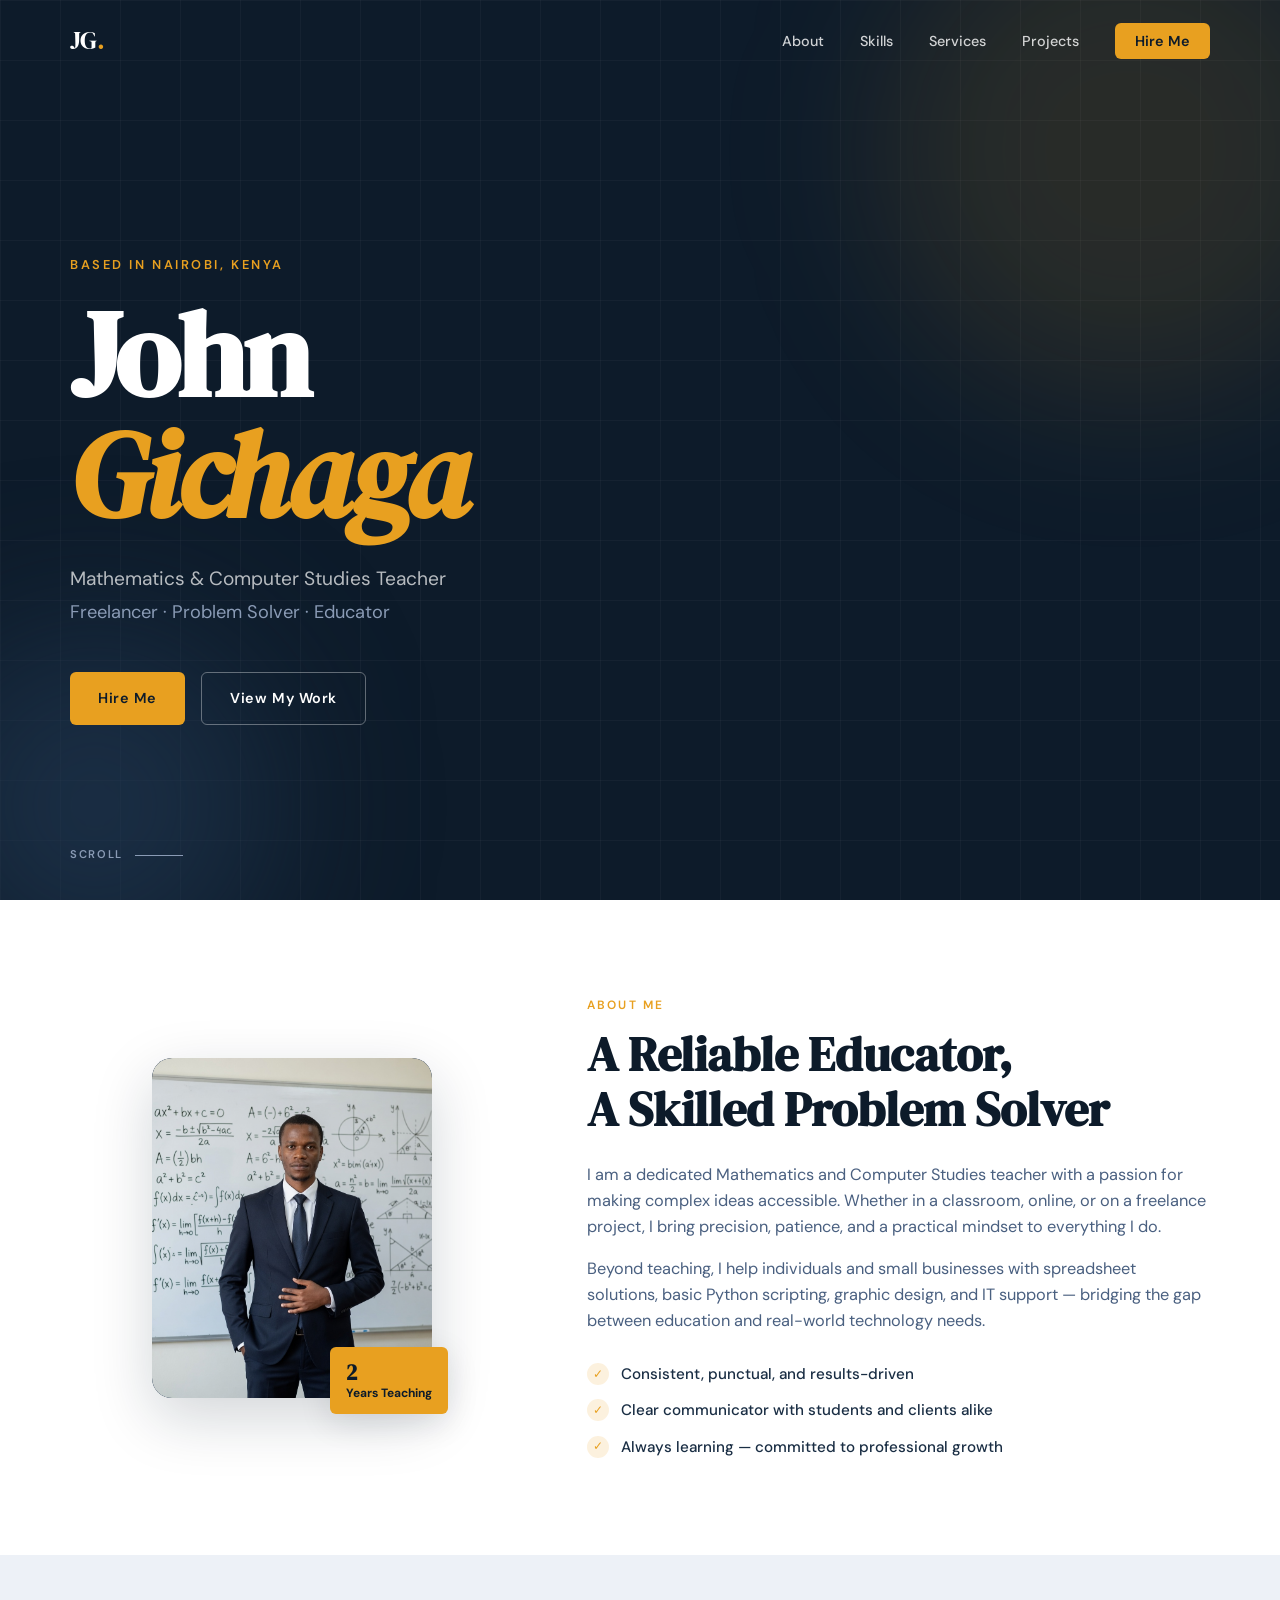
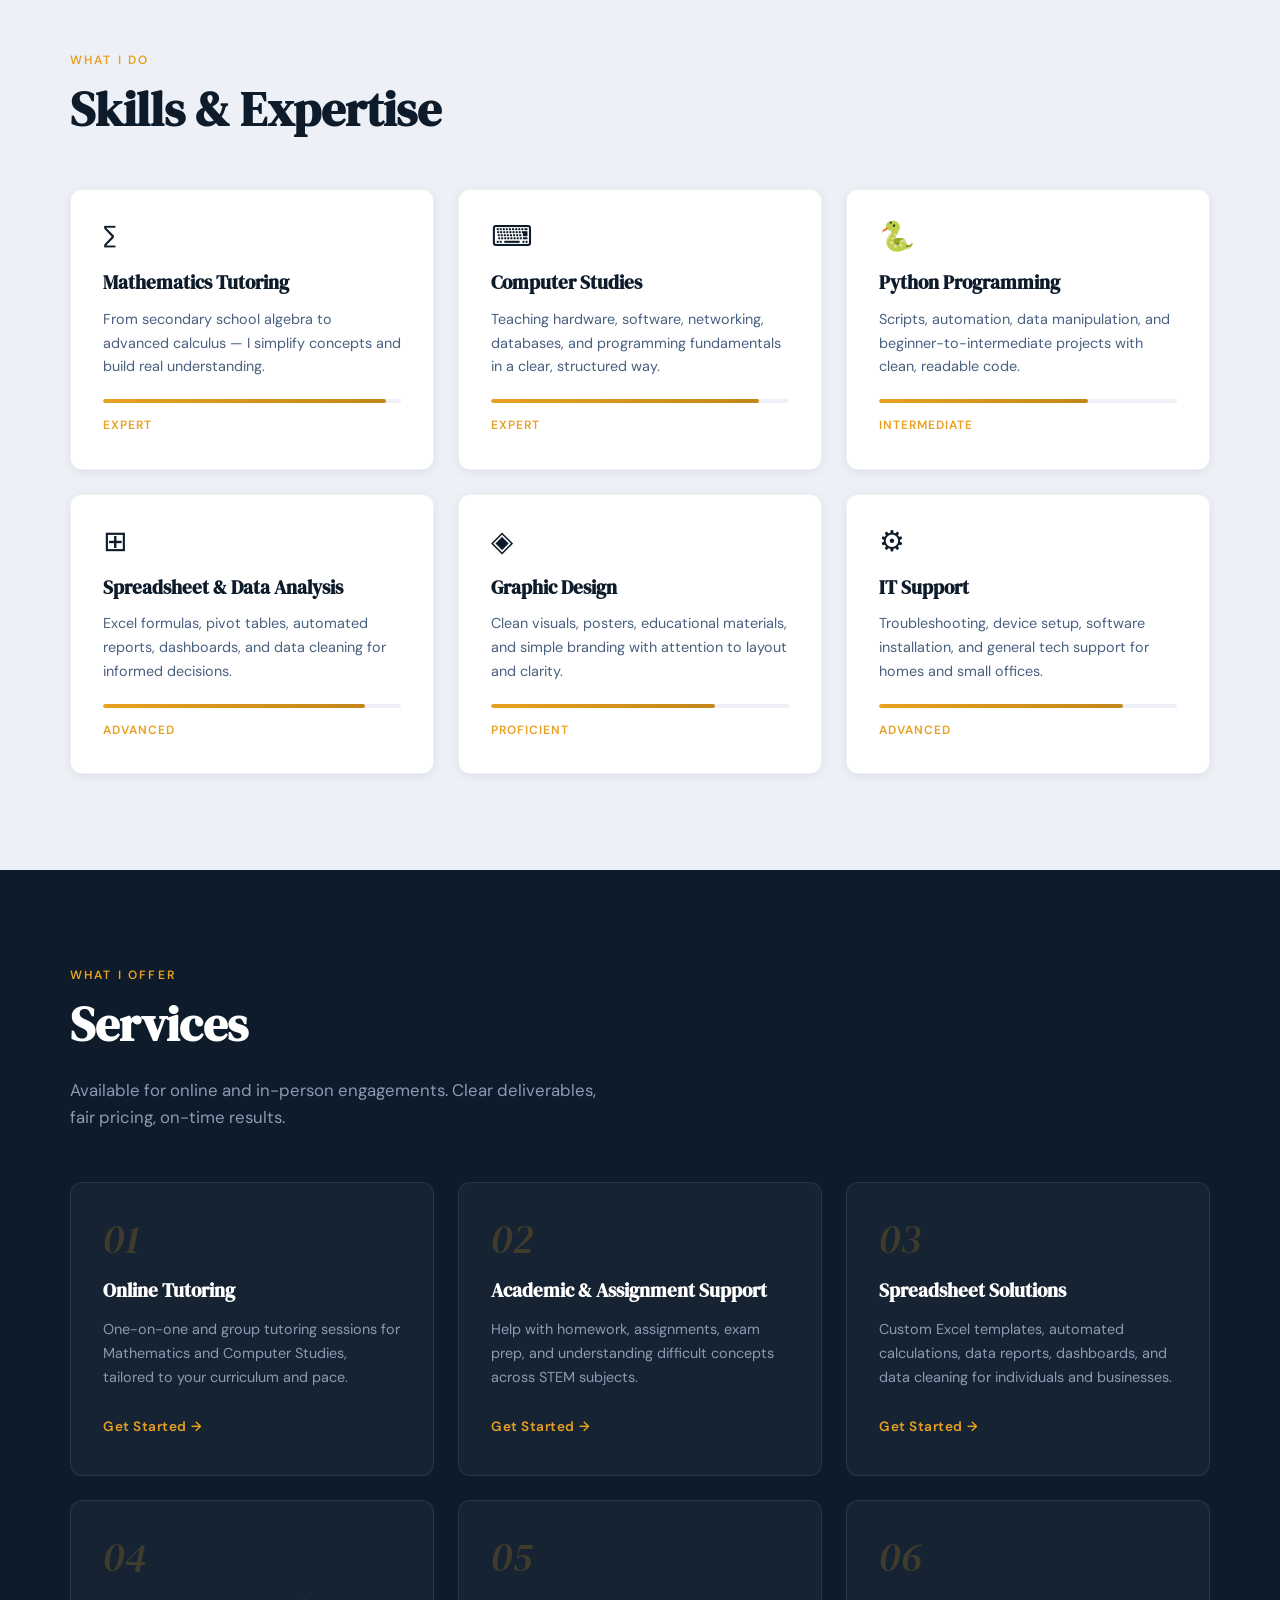
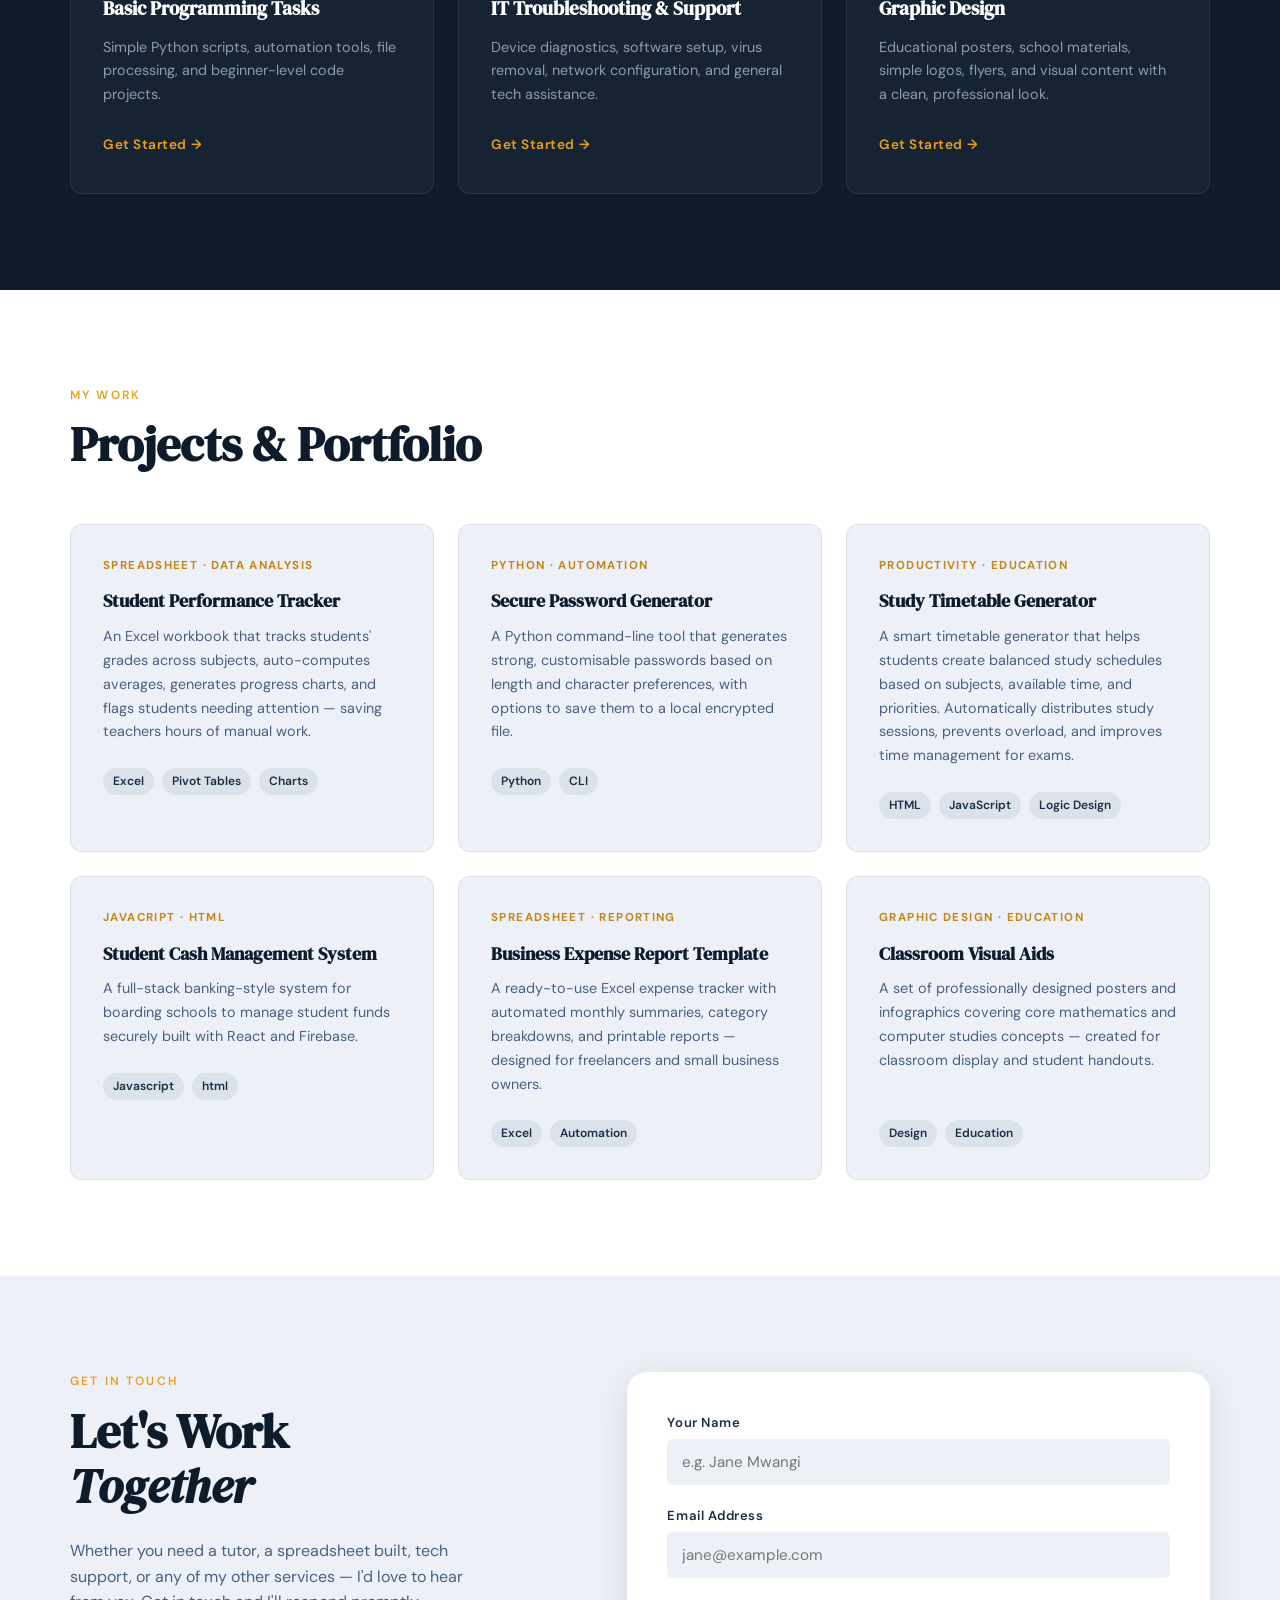
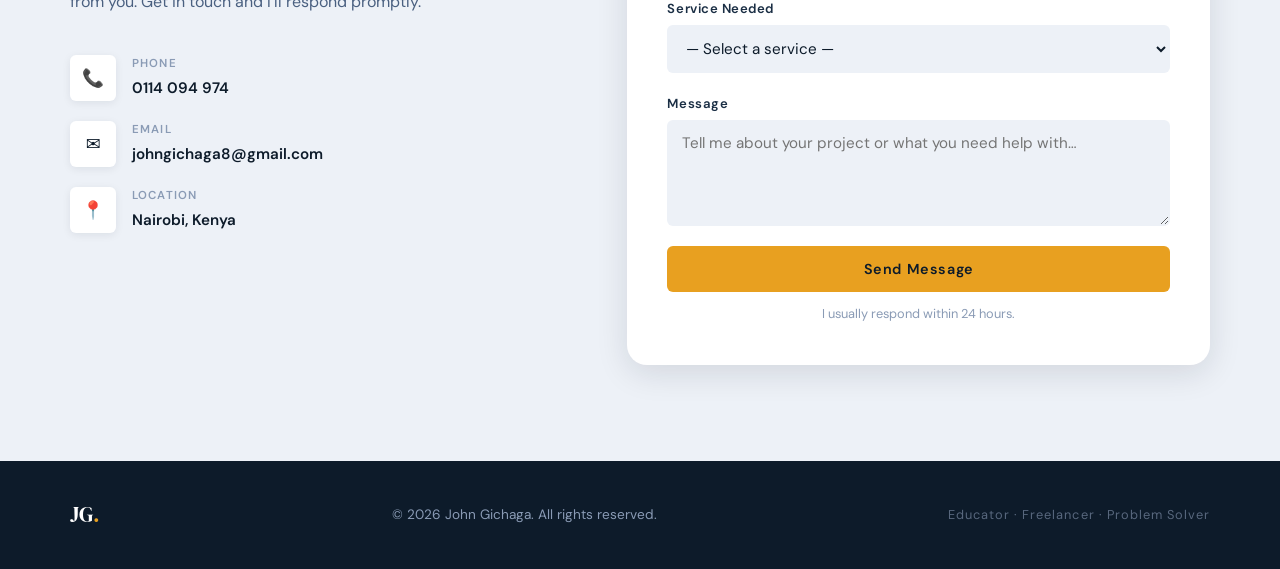
==== commit 0afb5b74: "Revise project card for Student Cash Management System Updated project details for the Student Cash " ====
--- a/index.html
+++ b/index.html
@@ -79,7 +79,7 @@
               />
             </div>
             <div class="about__badge">
-              <span>5+</span> Years Teaching
+              <span>2</span> Years Teaching
             </div>
           </div>
         </div>
@@ -299,17 +299,17 @@
         </div>
 
         <div class="project-card reveal">
-          <div class="project-card__tag">Database · Computer Studies</div>
-          <h3>School Library Database System</h3>
+           <a href="https://student-cash-system.web.app" target="_blank">
+          <div class="project-card__tag">Javacript · html</div>
+          <h3>Student Cash Management System</h3>
           <p>
-            Designed a relational database for a school library — managing books,
-            borrowing records, and student data — as part of an ISP project.
-            Includes entity-relationship diagrams and SQL queries.
+            A full-stack banking-style system for boarding schools to manage student funds securely built with React and Firebase.
           </p>
           <div class="project-card__footer">
-            <span class="project-card__tech">MS Access</span>
-            <span class="project-card__tech">SQL</span>
-          </div>
+            <span class="project-card__tech">Javascript</span>
+            <span class="project-card__tech">html</span>
+          </div>
+           </a>
         </div>
 
         <div class="project-card reveal">
